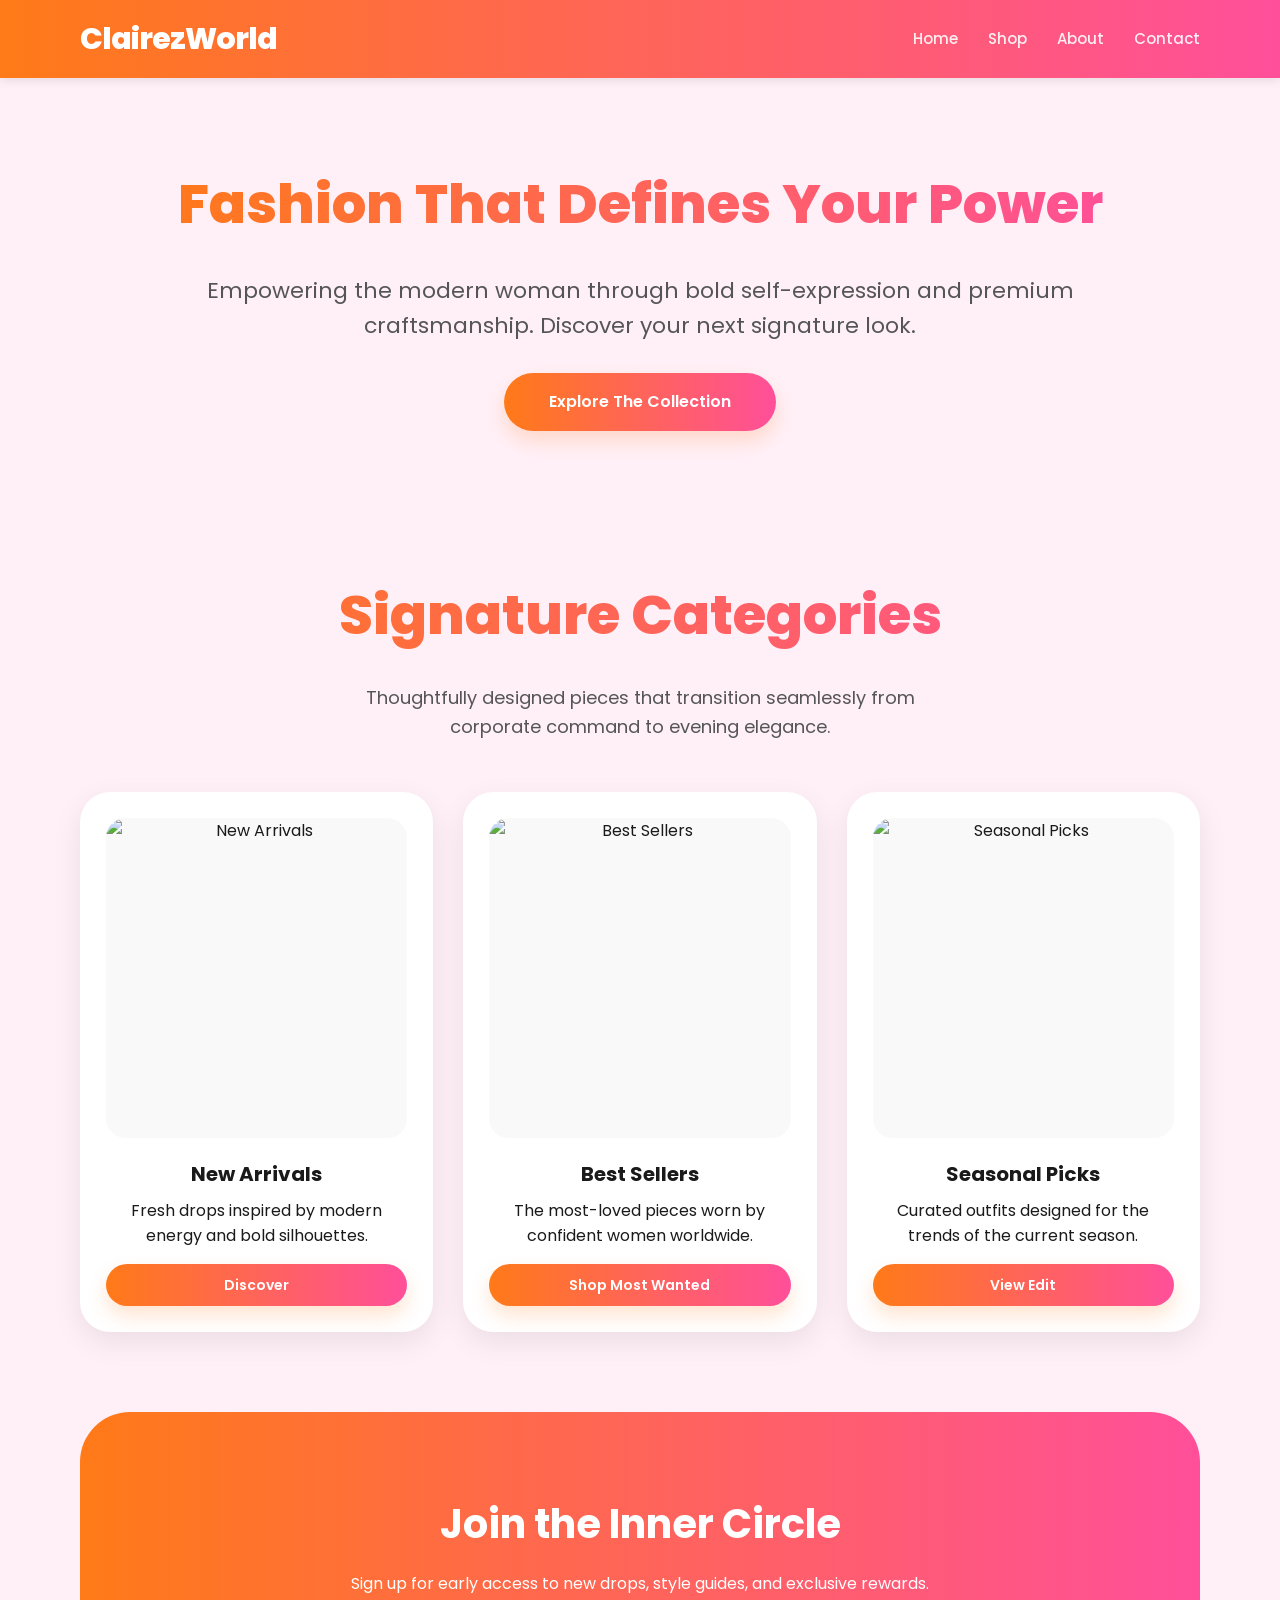
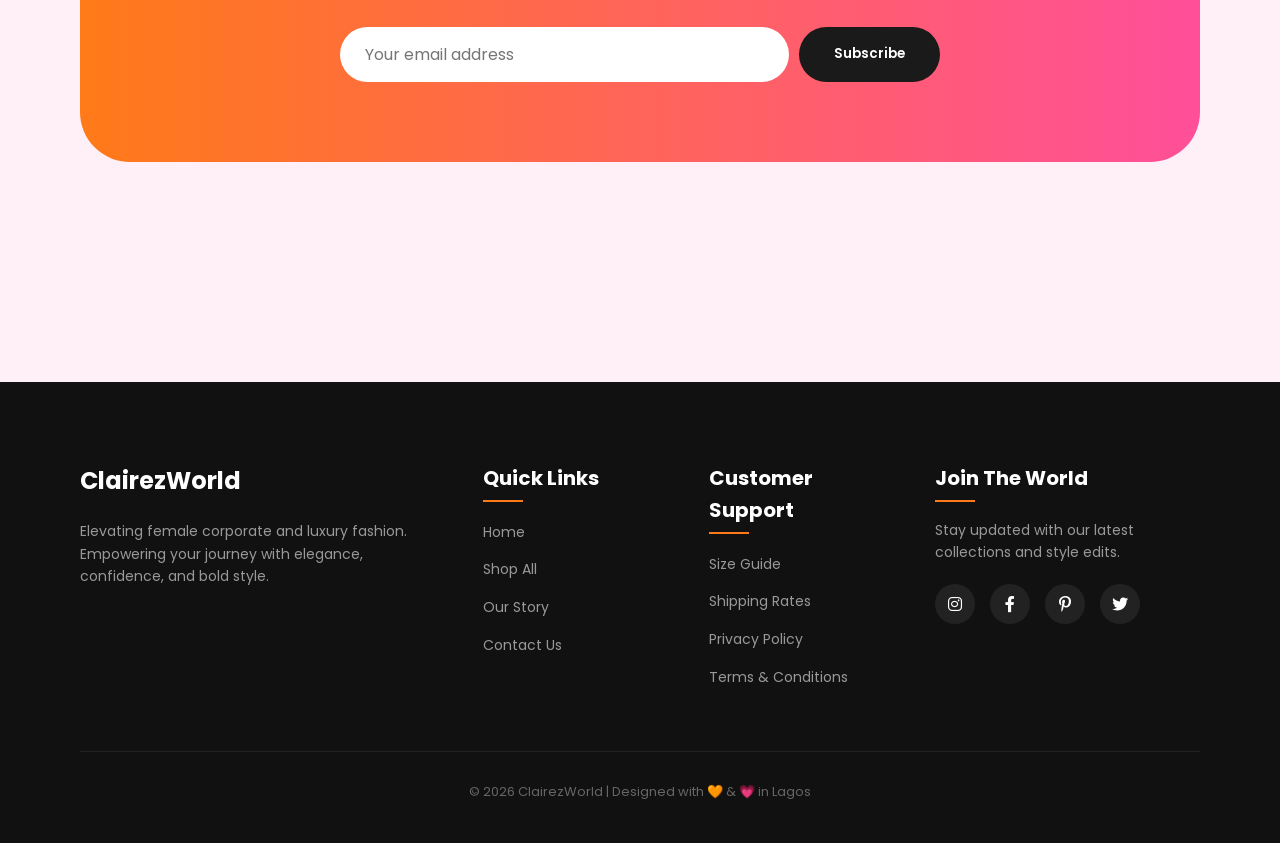
==== index.html @ 96fa748c "first commit" ====
<!DOCTYPE html>
<html lang="en">
<head>
  <meta charset="UTF-8" />
  <meta name="viewport" content="width=device-width, initial-scale=1.0" />
  <title>ClairezWorld | Luxury Fashion & Empowerment</title>

  <link href="https://fonts.googleapis.com/css2?family=Poppins:wght@300;400;500;600;700;800&display=swap" rel="stylesheet">
  <link rel="stylesheet" href="https://cdnjs.cloudflare.com/ajax/libs/font-awesome/6.0.0/css/all.min.css">

  <style>
    /* --- CSS STYLES --- */
    :root {
      --orange: #ff7a18;
      --pink: #ff4f9a;
      --light: #fff0f7;
      --dark: #1a1a1a;
      --gray: #555;
      --white: #ffffff;
      --shadow: 0 10px 30px rgba(0,0,0,0.08);
      --gradient: linear-gradient(90deg, var(--orange), var(--pink));
      --whatsapp-green: #25D366;
    }

    * { margin: 0; padding: 0; box-sizing: border-box; font-family: 'Poppins', sans-serif; scroll-behavior: smooth; }

    body { background: var(--light); color: var(--dark); line-height: 1.6; }

    /* --- Header & Navigation --- */
    header {
      position: fixed;
      top: 0;
      width: 100%;
      z-index: 1000;
      display: flex;
      justify-content: space-between;
      align-items: center;
      padding: 15px 80px;
      background: var(--gradient);
      color: white;
      box-shadow: 0 2px 10px rgba(0,0,0,0.1);
    }

    header h1 { font-size: 30px; font-weight: 800; letter-spacing: -1px; cursor: pointer; }

    nav { display: flex; align-items: center; }
    nav a { color: white; text-decoration: none; margin-left: 30px; font-weight: 500; cursor: pointer; font-size: 15px; transition: 0.3s; opacity: 0.9; }
    nav a:hover { opacity: 1; transform: scale(1.05); }

    /* --- Page Transitions & Layout --- */
    .page {
      display: none;
      min-height: 100vh;
      padding: 120px 80px 60px;
      animation: fadeIn 0.5s ease-out;
    }

    .page.active { display: block; }

    @keyframes fadeIn {
      from { opacity: 0; transform: translateY(10px); }
      to { opacity: 1; transform: translateY(0); }
    }

    /* --- Typography & Buttons --- */
    h2.gradient {
      font-size: 55px;
      background: var(--gradient);
      -webkit-background-clip: text;
      -webkit-text-fill-color: transparent;
      margin-bottom: 25px;
      font-weight: 800;
    }

    .section-title { text-align: center; margin-bottom: 50px; }
    .section-title p { color: var(--gray); font-size: 18px; max-width: 600px; margin: 10px auto; }

    .btn {
      display: inline-block;
      padding: 16px 45px;
      border-radius: 50px;
      background: var(--gradient);
      color: white;
      text-decoration: none;
      font-weight: 600;
      transition: 0.3s;
      border: none;
      cursor: pointer;
      box-shadow: 0 10px 20px rgba(255, 122, 24, 0.2);
    }

    .btn:hover { transform: translateY(-3px); box-shadow: 0 15px 30px rgba(255, 122, 24, 0.3); }

    /* WhatsApp Button Specific Style */
    .btn-whatsapp {
      background: var(--whatsapp-green);
      box-shadow: 0 10px 20px rgba(37, 211, 102, 0.2);
      padding: 12px 30px;
      font-size: 14px;
      width: 100%;
      margin-top: 10px;
      display: flex;
      align-items: center;
      justify-content: center;
      gap: 10px;
    }
    
    .btn-whatsapp:hover {
      background: #1ebc57;
      box-shadow: 0 15px 30px rgba(37, 211, 102, 0.3);
    }

    /* --- Grid & Cards --- */
    .grid {
      display: grid;
      grid-template-columns: repeat(auto-fit, minmax(280px, 1fr));
      gap: 30px;
    }

    .card {
      background: var(--white);
      border-radius: 30px;
      padding: 25px;
      box-shadow: var(--shadow);
      transition: 0.4s;
      text-align: center;
      border: 1px solid rgba(255,255,255,0.5);
      display: flex;
      flex-direction: column;
      justify-content: space-between;
    }

    .card:hover { transform: translateY(-12px); border-color: var(--pink); }

    /* --- Shop Styling --- */
    .product-img-wrapper {
      width: 100%;
      height: 320px;
      border-radius: 20px;
      overflow: hidden;
      margin-bottom: 20px;
      background: #f9f9f9;
      display: flex;
      align-items: center;
      justify-content: center;
    }

    .card img { width: 100%; height: 100%; object-fit: cover; }
    .card h4 { font-size: 20px; margin-bottom: 8px; }
    .price { color: var(--pink); font-size: 22px; font-weight: 700; margin-bottom: 15px; display: block; }

    /* --- Hero & Other Sections --- */
    .hero { text-align: center; max-width: 1000px; margin: 0 auto 100px; padding: 40px 0; }
    .hero p { font-size: 22px; color: var(--gray); margin-bottom: 30px; }

    .newsletter {
      background: var(--gradient);
      padding: 80px;
      border-radius: 50px;
      color: white;
      text-align: center;
      margin: 80px 0;
    }
    .newsletter h3 { font-size: 40px; margin-bottom: 15px; }
    .newsletter-form { display: flex; max-width: 600px; margin: 30px auto 0; gap: 10px; }
    .newsletter-form input { flex: 1; padding: 15px 25px; border-radius: 30px; border: none; font-size: 16px; outline: none; }
    .newsletter-form button { background: var(--dark); color: white; border: none; padding: 15px 35px; border-radius: 30px; font-weight: 600; cursor: pointer; transition: 0.3s; }
    .newsletter-form button:hover { background: #000; }

    /* --- FAQ Section --- */
    .faq-container { max-width: 800px; margin: 80px auto 0; }
    .faq-item { background: white; margin-bottom: 15px; border-radius: 20px; padding: 25px; cursor: pointer; transition: 0.3s; text-align: left; }
    .faq-item:hover { box-shadow: var(--shadow); }
    .faq-item h4 { display: flex; justify-content: space-between; align-items: center; }
    .faq-content { display: none; padding-top: 15px; color: var(--gray); font-size: 15px; border-top: 1px solid #eee; margin-top: 15px; }

    /* --- Footer --- */
    footer { background: #111; color: #fff; padding: 80px 80px 40px; margin-top: 80px; }
    .footer-grid { display: grid; grid-template-columns: 2fr 1fr 1fr 1.5fr; gap: 50px; margin-bottom: 50px; text-align: left; }
    .footer-col h4 { margin-bottom: 25px; font-size: 20px; position: relative; }
    .footer-col h4::after { content: ''; position: absolute; left: 0; bottom: -8px; width: 40px; height: 2px; background: var(--orange); }
    .footer-col p { color: #999; font-size: 14px; margin-bottom: 15px; }
    .footer-col ul { list-style: none; }
    .footer-col ul li { margin-bottom: 12px; }
    .footer-col ul li a { color: #999; text-decoration: none; font-size: 14px; transition: 0.3s; cursor: pointer; }
    .footer-col ul li a:hover { color: var(--orange); padding-left: 5px; }
    .social-links { display: flex; gap: 15px; margin-top: 20px; }
    .social-links a { width: 40px; height: 40px; background: #222; display: flex; align-items: center; justify-content: center; border-radius: 50%; color: white; text-decoration: none; transition: 0.3s; }
    .social-links a:hover { background: var(--gradient); transform: translateY(-5px); }
    .footer-bottom { border-top: 1px solid #222; padding-top: 30px; text-align: center; color: #666; font-size: 13px; }

    /* --- Responsive Design --- */
    @media (max-width: 900px) {
      header { padding: 15px 30px; }
      .page { padding: 120px 30px 60px; }
      h2.gradient { font-size: 40px; }
      .footer-grid { grid-template-columns: 1fr 1fr; }
    }

    @media (max-width: 600px) {
      .footer-grid { grid-template-columns: 1fr; }
      .newsletter { padding: 40px 20px; }
      .newsletter-form { flex-direction: column; }
    }
  </style>
</head>
<body>

<header>
  <h1 onclick="showPage('home')">ClairezWorld</h1>
  <nav>
    <a onclick="showPage('home')">Home</a>
    <a onclick="showPage('shop')">Shop</a>
    <a onclick="showPage('about')">About</a>
    <a onclick="showPage('contact')">Contact</a>
  </nav>
</header>

<section id="home" class="page active">
  <div class="hero">
    <h2 class="gradient">Fashion That Defines Your Power</h2>
    <p>Empowering the modern woman through bold self-expression and premium craftsmanship. Discover your next signature look.</p>
    <a class="btn" onclick="showPage('shop')">Explore The Collection</a>
  </div>

  <div class="section-title">
    <h2 class="gradient">Signature Categories</h2>
    <p>Thoughtfully designed pieces that transition seamlessly from corporate command to evening elegance.</p>
  </div>

  <div class="grid">
    <div class="card">
      <div class="product-img-wrapper"><img src="https://images.unsplash.com/photo-1485230895905-ec40ba36b9bc?auto=format&fit=crop&w=800&q=80" alt="New Arrivals"></div>
      <h4>New Arrivals</h4>
      <p>Fresh drops inspired by modern energy and bold silhouettes.</p>
      <a class="btn" style="padding: 10px 30px; font-size: 14px; margin-top: 15px;" onclick="showPage('shop')">Discover</a>
    </div>
    <div class="card">
      <div class="product-img-wrapper"><img src="https://images.unsplash.com/photo-1496747611176-843222e1e57c?auto=format&fit=crop&w=800&q=80" alt="Best Sellers"></div>
      <h4>Best Sellers</h4>
      <p>The most-loved pieces worn by confident women worldwide.</p>
      <a class="btn" style="padding: 10px 30px; font-size: 14px; margin-top: 15px;" onclick="showPage('shop')">Shop Most Wanted</a>
    </div>
    <div class="card">
      <div class="product-img-wrapper"><img src="https://images.unsplash.com/photo-1515372039744-b8f02a3ae446?auto=format&fit=crop&w=800&q=80" alt="Seasonal Picks"></div>
      <h4>Seasonal Picks</h4>
      <p>Curated outfits designed for the trends of the current season.</p>
      <a class="btn" style="padding: 10px 30px; font-size: 14px; margin-top: 15px;" onclick="showPage('shop')">View Edit</a>
    </div>
  </div>

  <div class="newsletter">
    <h3>Join the Inner Circle</h3>
    <p>Sign up for early access to new drops, style guides, and exclusive rewards.</p>
    <form class="newsletter-form" onsubmit="alert('Thank you for subscribing!'); return false;">
      <input type="email" placeholder="Your email address" required>
      <button type="submit">Subscribe</button>
    </form>
  </div>
</section>

<section id="shop" class="page">
  <div class="section-title">
    <h2 class="gradient">The Collection</h2>
    <p>Premium fabrics. Tailored fits. Bold expression.</p>
  </div>
  
  <div class="grid">
    <div class="card">
      <div class="product-img-wrapper"><img src="imgs/bllack-buttons.png" alt="Black Buttoned Dress"></div>
      <h4>Black Buttoned Dress</h4>
      <span class="price">$49.99</span>
      <button class="btn btn-whatsapp" onclick="buyOnWhatsapp('Black Buttoned Dress', 'imgs/bllack-buttons.png')">
        <i class="fab fa-whatsapp"></i> Buy on WhatsApp
      </button>
    </div>
    <div class="card">
      <div class="product-img-wrapper"><img src="imgs/jean-denim.png" alt="Jean Denim Dress"></div>
      <h4>Jean Denim Dress</h4>
      <span class="price">$29.99</span>
      <button class="btn btn-whatsapp" onclick="buyOnWhatsapp('Jean Denim Dress', 'imgs/jean-denim.png')">
        <i class="fab fa-whatsapp"></i> Buy on WhatsApp
      </button>
    </div>
    <div class="card">
      <div class="product-img-wrapper"><img src="imgs/signature-white.png" alt="Signature White Dress"></div>
      <h4>Signature White Dress</h4>
      <span class="price">$59.99</span>
      <button class="btn btn-whatsapp" onclick="buyOnWhatsapp('Signature White Dress', 'imgs/signature-white.png')">
        <i class="fab fa-whatsapp"></i> Buy on WhatsApp
      </button>
    </div>
    <div class="card">
      <div class="product-img-wrapper"><img src="imgs/pld.png" alt="Patterned Long Dress"></div>
      <h4>Patterned Long Dress</h4>
      <span class="price">$79.99</span>
      <button class="btn btn-whatsapp" onclick="buyOnWhatsapp('Patterned Long Dress', 'imgs/pld.png')">
        <i class="fab fa-whatsapp"></i> Buy on WhatsApp
      </button>
    </div>
    <div class="card">
      <div class="product-img-wrapper"><img src="imgs/Black Short Dress.png" alt="Short Buttoned Dress"></div>
      <h4>Short Buttoned Dress</h4>
      <span class="price">$39.99</span>
      <button class="btn btn-whatsapp" onclick="buyOnWhatsapp('Short Buttoned Dress', 'imgs/Black Short Dress.png')">
        <i class="fab fa-whatsapp"></i> Buy on WhatsApp
      </button>
    </div>
    <div class="card">
      <div class="product-img-wrapper"><img src="imgs/black-pleated-dress.png" alt="Black Pleated Dress"></div>
      <h4>Black Pleated Dress</h4>
      <span class="price">$54.99</span>
      <button class="btn btn-whatsapp" onclick="buyOnWhatsapp('Black Pleated Dress', 'imgs/black-pleated-dress.png')">
        <i class="fab fa-whatsapp"></i> Buy on WhatsApp
      </button>
    </div>
    <div class="card">
      <div class="product-img-wrapper"><img src="https://images.unsplash.com/photo-1539109136881-3be0616acf4b?auto=format&fit=crop&w=800&q=80" alt="Silk Jumpsuit"></div>
      <h4>Silk Wrap Jumpsuit</h4>
      <span class="price">$89.99</span>
      <button class="btn btn-whatsapp" onclick="buyOnWhatsapp('Silk Wrap Jumpsuit', 'https://images.unsplash.com/photo-1539109136881-3be0616acf4b?auto=format&fit=crop&w=800&q=80')">
        <i class="fab fa-whatsapp"></i> Buy on WhatsApp
      </button>
    </div>
    <div class="card">
      <div class="product-img-wrapper"><img src="https://images.unsplash.com/photo-1595777457583-95e059d581b8?auto=format&fit=crop&w=800&q=80" alt="Midnight Blazer"></div>
      <h4>Midnight Blazer Set</h4>
      <span class="price">$120.00</span>
      <button class="btn btn-whatsapp" onclick="buyOnWhatsapp('Midnight Blazer Set', 'https://images.unsplash.com/photo-1595777457583-95e059d581b8?auto=format&fit=crop&w=800&q=80')">
        <i class="fab fa-whatsapp"></i> Buy on WhatsApp
      </button>
    </div>
  </div>
</section>

<section id="about" class="page">
  <div class="section-title">
    <h2 class="gradient">The Vision</h2>
  </div>
  
  <div style="max-width: 1000px; margin: auto;">
    <p style="font-size: 20px; color: #333; font-weight: 500; margin-bottom: 40px; text-align: center;">
      ClairezWorld was founded to empower women through fashion that bridges the gap between elegance and authority.
    </p>
    
    <div class="grid">
      <div class="card">
        <i class="fas fa-crown" style="font-size: 2rem; color: var(--orange); margin-bottom: 15px;"></i>
        <h4>Our Mission</h4>
        <p>To inspire confidence through bold, high-quality fashion.</p>
      </div>
      <div class="card">
        <i class="fas fa-globe" style="font-size: 2rem; color: var(--pink); margin-bottom: 15px;"></i>
        <h4>Our Vision</h4>
        <p>To be the global destination for empowered luxury wear.</p>
      </div>
      <div class="card">
        <i class="fas fa-heart" style="font-size: 2rem; color: var(--orange); margin-bottom: 15px;"></i>
        <h4>Our Values</h4>
        <p>Creativity, inclusivity, and uncompromising quality.</p>
      </div>
    </div>
  </div>
</section>

<section id="contact" class="page">
  <div class="section-title">
    <h2 class="gradient">Get In Touch</h2>
    <p>Questions about sizing, shipping, or collections? Our team is here to help.</p>
  </div>

  <div style="display: grid; grid-template-columns: repeat(auto-fit, minmax(350px, 1fr)); gap: 50px; max-width: 1100px; margin: auto;">
    <div class="card" style="text-align: left;">
      <h4 style="margin-bottom: 25px;">Contact Information</h4>
      
      <div style="margin-bottom: 20px;">
        <i class="fas fa-phone-alt" style="color: var(--pink); margin-right: 12px; width: 20px;"></i>
        <span>08067658142</span>
      </div>
      <div style="margin-bottom: 20px;">
        <i class="fas fa-envelope" style="color: var(--pink); margin-right: 12px; width: 20px;"></i>
        <span>hello@clairezworld.com</span>
      </div>
      <div style="margin-bottom: 20px;">
        <i class="fas fa-map-marker-alt" style="color: var(--pink); margin-right: 12px; width: 20px;"></i>
        <span>Lagos, Nigeria</span>
      </div>

      <div class="social-links" style="justify-content: flex-start;">
        <a href="#"><i class="fab fa-instagram"></i></a>
        <a href="#"><i class="fab fa-facebook-f"></i></a>
        <a href="#"><i class="fab fa-tiktok"></i></a>
        <a href="#"><i class="fab fa-whatsapp"></i></a>
      </div>
    </div>

    <form onsubmit="sendMessage(event)" style="display: grid; grid-template-columns: 1fr 1fr; gap: 20px;">
      <input type="text" placeholder="First Name" required style="grid-column: span 1; padding: 15px; border-radius: 15px; border: 1px solid #ddd; outline: none;">
      <input type="text" placeholder="Last Name" required style="grid-column: span 1; padding: 15px; border-radius: 15px; border: 1px solid #ddd; outline: none;">
      <input type="email" placeholder="Email Address" required style="grid-column: span 2; padding: 15px; border-radius: 15px; border: 1px solid #ddd; outline: none;">
      <textarea rows="5" placeholder="Your Message" required style="grid-column: span 2; padding: 15px; border-radius: 15px; border: 1px solid #ddd; outline: none;"></textarea>
      <button class="btn" type="submit" style="grid-column: span 2;">Send Message</button>
    </form>
  </div>

  <div class="faq-container">
    <h3 style="text-align: center; margin-bottom: 40px;">Frequently Asked Questions</h3>
    
    <div class="faq-item" onclick="toggleFaq(this)">
      <h4>What is your shipping policy? <i class="fas fa-plus" style="font-size: 0.8rem;"></i></h4>
      <div class="faq-content">We offer nationwide delivery within 3-5 business days and international shipping between 7-14 days.</div>
    </div>
    
    <div class="faq-item" onclick="toggleFaq(this)">
      <h4>How do I track my order? <i class="fas fa-plus" style="font-size: 0.8rem;"></i></h4>
      <div class="faq-content">Once your order is dispatched, you will receive an email with a unique tracking number and link.</div>
    </div>

    <div class="faq-item" onclick="toggleFaq(this)">
      <h4>Can I return an item? <i class="fas fa-plus" style="font-size: 0.8rem;"></i></h4>
      <div class="faq-content">Yes, returns are accepted within 7 days of delivery for store credit or exchange, provided items are unworn and in original packaging.</div>
    </div>
  </div>
</section>

<footer>
  <div class="footer-grid">
    <div class="footer-col">
      <h2 style="color: white; margin-bottom: 20px;">ClairezWorld</h2>
      <p>Elevating female corporate and luxury fashion. Empowering your journey with elegance, confidence, and bold style.</p>
    </div>
    <div class="footer-col">
      <h4>Quick Links</h4>
      <ul>
        <li><a onclick="showPage('home')">Home</a></li>
        <li><a onclick="showPage('shop')">Shop All</a></li>
        <li><a onclick="showPage('about')">Our Story</a></li>
        <li><a onclick="showPage('contact')">Contact Us</a></li>
      </ul>
    </div>
    <div class="footer-col">
      <h4>Customer Support</h4>
      <ul>
        <li><a href="#">Size Guide</a></li>
        <li><a href="#">Shipping Rates</a></li>
        <li><a href="#">Privacy Policy</a></li>
        <li><a href="#">Terms & Conditions</a></li>
      </ul>
    </div>
    <div class="footer-col">
      <h4>Join The World</h4>
      <p>Stay updated with our latest collections and style edits.</p>
      <div class="social-links">
        <a href="#"><i class="fab fa-instagram"></i></a>
        <a href="#"><i class="fab fa-facebook-f"></i></a>
        <a href="#"><i class="fab fa-pinterest-p"></i></a>
        <a href="#"><i class="fab fa-twitter"></i></a>
      </div>
    </div>
  </div>
  <div class="footer-bottom">
    <p>© 2026 ClairezWorld | Designed with 🧡 & 💗 in Lagos</p>
  </div>
</footer>

<script>
  // Page Navigation
  function showPage(pageId) {
    document.querySelectorAll('.page').forEach(p => p.classList.remove('active'));
    document.getElementById(pageId).classList.add('active');
    window.scrollTo(0, 0);
  }

  // Contact Form Handling
  function sendMessage(e) {
    e.preventDefault();
    alert('Thank you! Your message has been sent to ClairezWorld. We will reach out shortly.');
  }

  // FAQ Toggle Handling
  function toggleFaq(element) {
    const content = element.querySelector('.faq-content');
    const icon = element.querySelector('i');
    if (content.style.display === 'block') {
      content.style.display = 'none';
      icon.className = 'fas fa-plus';
    } else {
      content.style.display = 'block';
      icon.className = 'fas fa-minus';
    }
  }

  // --- SMART WHAT
  // SAPP FUNCTION ---
  function buyOnWhatsapp(productName, imgSrc) {
    // Phone number (Nigeria code 234)
    const phoneNumber = "2348067658142";
    
    // Start the message
    let message = `Hello ClairezWorld! I would love to buy the: ${productName}. I saw on your website`;
    
    // INTELLIGENT LINK CHECK:
    // If the image is a web link (starts with http), we append it to the message.
    // If it is a local file (on your computer), we just send the name.
    if (imgSrc && imgSrc.startsWith('http')) {
      message += ` Here is the item: ${imgSrc}`;
    }
    
    // Encode the message so it works in the URL
    const encodedMessage = encodeURIComponent(message);
    
    // Open WhatsApp
    window.open(`https://wa.me/${phoneNumber}?text=${encodedMessage}`, '_blank');
  }
</script>

</body>
</html>
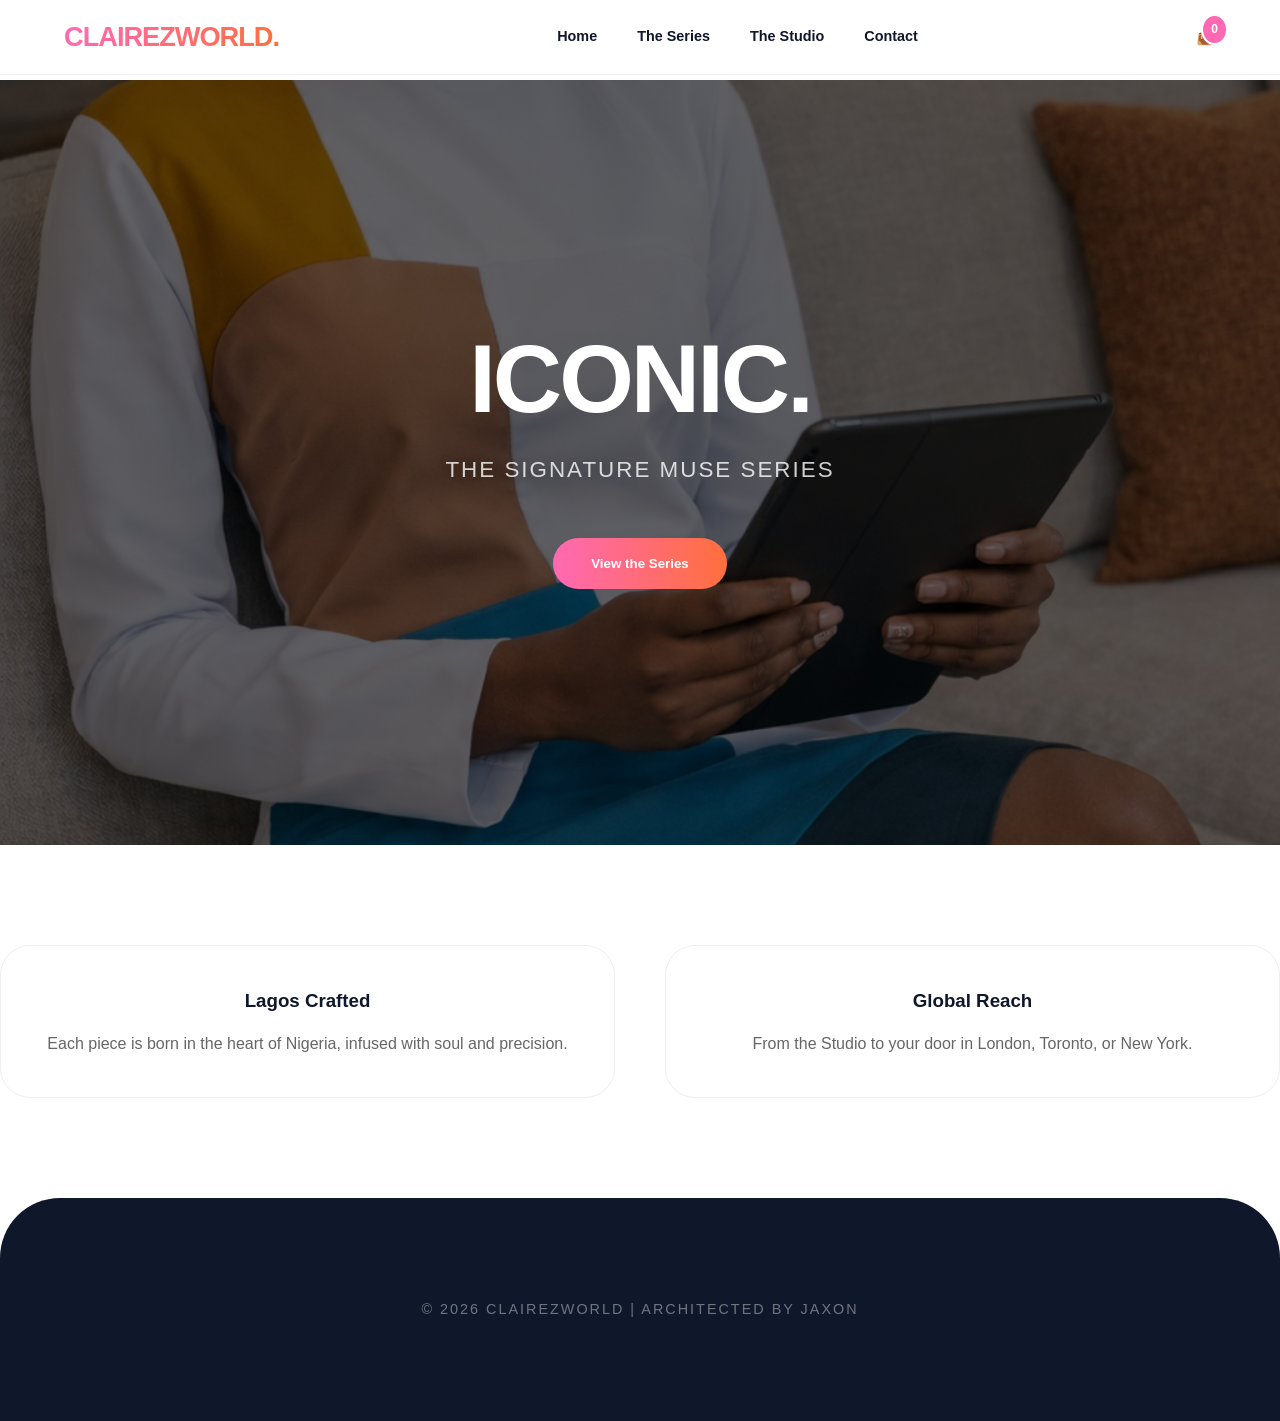
==== commit 670b6464: "first commit" ====
--- a/index.html
+++ b/index.html
@@ -1,518 +1,309 @@
 <!DOCTYPE html>
 <html lang="en">
 <head>
-  <meta charset="UTF-8" />
-  <meta name="viewport" content="width=device-width, initial-scale=1.0" />
-  <title>ClairezWorld | Luxury Fashion & Empowerment</title>
-
-  <link href="https://fonts.googleapis.com/css2?family=Poppins:wght@300;400;500;600;700;800&display=swap" rel="stylesheet">
-  <link rel="stylesheet" href="https://cdnjs.cloudflare.com/ajax/libs/font-awesome/6.0.0/css/all.min.css">
-
-  <style>
-    /* --- CSS STYLES --- */
-    :root {
-      --orange: #ff7a18;
-      --pink: #ff4f9a;
-      --light: #fff0f7;
-      --dark: #1a1a1a;
-      --gray: #555;
-      --white: #ffffff;
-      --shadow: 0 10px 30px rgba(0,0,0,0.08);
-      --gradient: linear-gradient(90deg, var(--orange), var(--pink));
-      --whatsapp-green: #25D366;
-    }
-
-    * { margin: 0; padding: 0; box-sizing: border-box; font-family: 'Poppins', sans-serif; scroll-behavior: smooth; }
-
-    body { background: var(--light); color: var(--dark); line-height: 1.6; }
-
-    /* --- Header & Navigation --- */
-    header {
-      position: fixed;
-      top: 0;
-      width: 100%;
-      z-index: 1000;
-      display: flex;
-      justify-content: space-between;
-      align-items: center;
-      padding: 15px 80px;
-      background: var(--gradient);
-      color: white;
-      box-shadow: 0 2px 10px rgba(0,0,0,0.1);
-    }
-
-    header h1 { font-size: 30px; font-weight: 800; letter-spacing: -1px; cursor: pointer; }
-
-    nav { display: flex; align-items: center; }
-    nav a { color: white; text-decoration: none; margin-left: 30px; font-weight: 500; cursor: pointer; font-size: 15px; transition: 0.3s; opacity: 0.9; }
-    nav a:hover { opacity: 1; transform: scale(1.05); }
-
-    /* --- Page Transitions & Layout --- */
-    .page {
-      display: none;
-      min-height: 100vh;
-      padding: 120px 80px 60px;
-      animation: fadeIn 0.5s ease-out;
-    }
-
-    .page.active { display: block; }
-
-    @keyframes fadeIn {
-      from { opacity: 0; transform: translateY(10px); }
-      to { opacity: 1; transform: translateY(0); }
-    }
-
-    /* --- Typography & Buttons --- */
-    h2.gradient {
-      font-size: 55px;
-      background: var(--gradient);
-      -webkit-background-clip: text;
-      -webkit-text-fill-color: transparent;
-      margin-bottom: 25px;
-      font-weight: 800;
-    }
-
-    .section-title { text-align: center; margin-bottom: 50px; }
-    .section-title p { color: var(--gray); font-size: 18px; max-width: 600px; margin: 10px auto; }
-
-    .btn {
-      display: inline-block;
-      padding: 16px 45px;
-      border-radius: 50px;
-      background: var(--gradient);
-      color: white;
-      text-decoration: none;
-      font-weight: 600;
-      transition: 0.3s;
-      border: none;
-      cursor: pointer;
-      box-shadow: 0 10px 20px rgba(255, 122, 24, 0.2);
-    }
-
-    .btn:hover { transform: translateY(-3px); box-shadow: 0 15px 30px rgba(255, 122, 24, 0.3); }
-
-    /* WhatsApp Button Specific Style */
-    .btn-whatsapp {
-      background: var(--whatsapp-green);
-      box-shadow: 0 10px 20px rgba(37, 211, 102, 0.2);
-      padding: 12px 30px;
-      font-size: 14px;
-      width: 100%;
-      margin-top: 10px;
-      display: flex;
-      align-items: center;
-      justify-content: center;
-      gap: 10px;
-    }
-    
-    .btn-whatsapp:hover {
-      background: #1ebc57;
-      box-shadow: 0 15px 30px rgba(37, 211, 102, 0.3);
-    }
-
-    /* --- Grid & Cards --- */
-    .grid {
-      display: grid;
-      grid-template-columns: repeat(auto-fit, minmax(280px, 1fr));
-      gap: 30px;
-    }
-
-    .card {
-      background: var(--white);
-      border-radius: 30px;
-      padding: 25px;
-      box-shadow: var(--shadow);
-      transition: 0.4s;
-      text-align: center;
-      border: 1px solid rgba(255,255,255,0.5);
-      display: flex;
-      flex-direction: column;
-      justify-content: space-between;
-    }
-
-    .card:hover { transform: translateY(-12px); border-color: var(--pink); }
-
-    /* --- Shop Styling --- */
-    .product-img-wrapper {
-      width: 100%;
-      height: 320px;
-      border-radius: 20px;
-      overflow: hidden;
-      margin-bottom: 20px;
-      background: #f9f9f9;
-      display: flex;
-      align-items: center;
-      justify-content: center;
-    }
-
-    .card img { width: 100%; height: 100%; object-fit: cover; }
-    .card h4 { font-size: 20px; margin-bottom: 8px; }
-    .price { color: var(--pink); font-size: 22px; font-weight: 700; margin-bottom: 15px; display: block; }
-
-    /* --- Hero & Other Sections --- */
-    .hero { text-align: center; max-width: 1000px; margin: 0 auto 100px; padding: 40px 0; }
-    .hero p { font-size: 22px; color: var(--gray); margin-bottom: 30px; }
-
-    .newsletter {
-      background: var(--gradient);
-      padding: 80px;
-      border-radius: 50px;
-      color: white;
-      text-align: center;
-      margin: 80px 0;
-    }
-    .newsletter h3 { font-size: 40px; margin-bottom: 15px; }
-    .newsletter-form { display: flex; max-width: 600px; margin: 30px auto 0; gap: 10px; }
-    .newsletter-form input { flex: 1; padding: 15px 25px; border-radius: 30px; border: none; font-size: 16px; outline: none; }
-    .newsletter-form button { background: var(--dark); color: white; border: none; padding: 15px 35px; border-radius: 30px; font-weight: 600; cursor: pointer; transition: 0.3s; }
-    .newsletter-form button:hover { background: #000; }
-
-    /* --- FAQ Section --- */
-    .faq-container { max-width: 800px; margin: 80px auto 0; }
-    .faq-item { background: white; margin-bottom: 15px; border-radius: 20px; padding: 25px; cursor: pointer; transition: 0.3s; text-align: left; }
-    .faq-item:hover { box-shadow: var(--shadow); }
-    .faq-item h4 { display: flex; justify-content: space-between; align-items: center; }
-    .faq-content { display: none; padding-top: 15px; color: var(--gray); font-size: 15px; border-top: 1px solid #eee; margin-top: 15px; }
-
-    /* --- Footer --- */
-    footer { background: #111; color: #fff; padding: 80px 80px 40px; margin-top: 80px; }
-    .footer-grid { display: grid; grid-template-columns: 2fr 1fr 1fr 1.5fr; gap: 50px; margin-bottom: 50px; text-align: left; }
-    .footer-col h4 { margin-bottom: 25px; font-size: 20px; position: relative; }
-    .footer-col h4::after { content: ''; position: absolute; left: 0; bottom: -8px; width: 40px; height: 2px; background: var(--orange); }
-    .footer-col p { color: #999; font-size: 14px; margin-bottom: 15px; }
-    .footer-col ul { list-style: none; }
-    .footer-col ul li { margin-bottom: 12px; }
-    .footer-col ul li a { color: #999; text-decoration: none; font-size: 14px; transition: 0.3s; cursor: pointer; }
-    .footer-col ul li a:hover { color: var(--orange); padding-left: 5px; }
-    .social-links { display: flex; gap: 15px; margin-top: 20px; }
-    .social-links a { width: 40px; height: 40px; background: #222; display: flex; align-items: center; justify-content: center; border-radius: 50%; color: white; text-decoration: none; transition: 0.3s; }
-    .social-links a:hover { background: var(--gradient); transform: translateY(-5px); }
-    .footer-bottom { border-top: 1px solid #222; padding-top: 30px; text-align: center; color: #666; font-size: 13px; }
-
-    /* --- Responsive Design --- */
-    @media (max-width: 900px) {
-      header { padding: 15px 30px; }
-      .page { padding: 120px 30px 60px; }
-      h2.gradient { font-size: 40px; }
-      .footer-grid { grid-template-columns: 1fr 1fr; }
-    }
-
-    @media (max-width: 600px) {
-      .footer-grid { grid-template-columns: 1fr; }
-      .newsletter { padding: 40px 20px; }
-      .newsletter-form { flex-direction: column; }
-    }
-  </style>
+    <meta charset="UTF-8">
+    <meta name="viewport" content="width=device-width, initial-scale=1.0">
+    <title>Clairezworld | The Iconic Series</title>
+    <style>
+        :root {
+            --primary-orange: #FF6F3C;
+            --primary-pink: #FF69B4;
+            --dark-slate: #0f172a;
+            --glass-bg: rgba(255, 255, 255, 0.98);
+            --transition: all 0.4s cubic-bezier(0.4, 0, 0.2, 1);
+            --whatsapp: #25D366;
+            --light-gray: #f1f5f9;
+        }
+
+        /* --- 1. GLOBAL BASE --- */
+        * { margin: 0; padding: 0; box-sizing: border-box; }
+        body {
+            font-family: 'Plus Jakarta Sans', sans-serif;
+            background-color: #ffffff;
+            color: var(--dark-slate);
+            line-height: 1.6;
+            overflow-x: hidden;
+        }
+
+        /* --- 2. SPA ROUTER --- */
+        .page { display: none; min-height: 100vh; padding-top: 80px; animation: pageSlide 0.6s ease; }
+        .page.active { display: block; }
+        @keyframes pageSlide { from { opacity: 0; transform: translateY(20px); } to { opacity: 1; transform: translateY(0); } }
+
+        /* --- 3. HEADER & NAVIGATION --- */
+        header {
+            position: fixed; top: 0; width: 100%; z-index: 3000;
+            background: var(--glass-bg); backdrop-filter: blur(20px);
+            padding: 15px 5%; display: flex; justify-content: space-between; align-items: center;
+            border-bottom: 1px solid rgba(0,0,0,0.05);
+        }
+        .logo {
+            font-size: 1.7rem; font-weight: 900; cursor: pointer;
+            background: linear-gradient(to right, var(--primary-pink), var(--primary-orange));
+            -webkit-background-clip: text; -webkit-text-fill-color: transparent;
+            letter-spacing: -1px;
+        }
+        .nav-desktop { display: flex; gap: 2.5rem; list-style: none; }
+        .nav-desktop a { text-decoration: none; color: var(--dark-slate); font-weight: 700; cursor: pointer; transition: 0.3s; font-size: 0.9rem; }
+        .nav-desktop a.active { color: var(--primary-pink); }
+
+        /* Mobile Hamburger */
+        .hamburger { display: none; flex-direction: column; gap: 6px; cursor: pointer; z-index: 4000; }
+        .hamburger span { display: block; width: 28px; height: 3px; background: var(--dark-slate); border-radius: 10px; transition: 0.3s; }
+        .hamburger.open span:nth-child(1) { transform: rotate(45deg) translate(6px, 6px); }
+        .hamburger.open span:nth-child(2) { opacity: 0; }
+        .hamburger.open span:nth-child(3) { transform: rotate(-45deg) translate(6px, -7px); }
+
+        .mobile-menu {
+            position: fixed; top: 0; left: -100%; width: 100%; height: 100vh;
+            background: white; z-index: 3500; display: flex; flex-direction: column;
+            justify-content: center; align-items: center; transition: 0.5s;
+        }
+        .mobile-menu.open { left: 0; }
+        .mobile-menu a { font-size: 2.5rem; font-weight: 900; color: var(--dark-slate); margin: 15px 0; text-decoration: none; }
+
+        /* --- 4. FILTERS --- */
+        .filter-container { display: flex; justify-content: center; gap: 12px; flex-wrap: wrap; margin: 40px 0; }
+        .filter-btn {
+            padding: 10px 30px; border-radius: 50px; border: 1.5px solid #eee;
+            background: white; cursor: pointer; font-weight: 800; transition: var(--transition);
+        }
+        .filter-btn.active { background: var(--dark-slate); color: white; border-color: var(--dark-slate); }
+
+        /* --- 5. PRODUCT GRID --- */
+        .container { max-width: 1400px; margin: 0 auto; padding: 0 5%; }
+        .p-grid { display: grid; grid-template-columns: repeat(auto-fill, minmax(280px, 1fr)); gap: 2.5rem; }
+        .p-card { background: #fff; border-radius: 25px; overflow: hidden; box-shadow: 0 10px 40px rgba(0,0,0,0.04); transition: var(--transition); }
+        .p-card:hover { transform: translateY(-12px); box-shadow: 0 20px 50px rgba(0,0,0,0.08); }
+        .p-img { width: 100%; height: 420px; object-fit: cover; }
+        .p-body { padding: 30px; text-align: center; }
+        .p-name { font-size: 1.6rem; font-weight: 800; letter-spacing: -1px; margin-bottom: 5px; }
+        .p-price { color: var(--primary-orange); font-weight: 900; font-size: 1.2rem; }
+
+        /* --- 6. CART DRAWER --- */
+        .cart-drawer {
+            position: fixed; top: 0; right: -100%; width: 100%; max-width: 500px;
+            height: 100%; background: white; z-index: 4500; padding: 50px;
+            box-shadow: -20px 0 60px rgba(0,0,0,0.1); transition: var(--transition);
+            display: flex; flex-direction: column;
+        }
+        .cart-drawer.active { right: 0; }
+        .cart-item { display: flex; gap: 20px; align-items: center; padding: 20px 0; border-bottom: 1px solid #f1f1f1; }
+
+        /* --- 7. BUTTONS --- */
+        .btn-lux {
+            background: linear-gradient(90deg, var(--primary-pink), var(--primary-orange));
+            color: white; padding: 18px 38px; border-radius: 60px; border: none;
+            font-weight: 800; cursor: pointer; transition: 0.3s; display: inline-block; text-decoration: none;
+        }
+        .btn-lux:hover { transform: scale(1.04); box-shadow: 0 15px 30px rgba(255, 111, 60, 0.3); }
+
+        @media (max-width: 992px) { .nav-desktop { display: none; } .hamburger { display: flex; } }
+    </style>
 </head>
 <body>
 
-<header>
-  <h1 onclick="showPage('home')">ClairezWorld</h1>
-  <nav>
-    <a onclick="showPage('home')">Home</a>
-    <a onclick="showPage('shop')">Shop</a>
-    <a onclick="showPage('about')">About</a>
-    <a onclick="showPage('contact')">Contact</a>
-  </nav>
-</header>
-
-<section id="home" class="page active">
-  <div class="hero">
-    <h2 class="gradient">Fashion That Defines Your Power</h2>
-    <p>Empowering the modern woman through bold self-expression and premium craftsmanship. Discover your next signature look.</p>
-    <a class="btn" onclick="showPage('shop')">Explore The Collection</a>
-  </div>
-
-  <div class="section-title">
-    <h2 class="gradient">Signature Categories</h2>
-    <p>Thoughtfully designed pieces that transition seamlessly from corporate command to evening elegance.</p>
-  </div>
-
-  <div class="grid">
-    <div class="card">
-      <div class="product-img-wrapper"><img src="https://images.unsplash.com/photo-1485230895905-ec40ba36b9bc?auto=format&fit=crop&w=800&q=80" alt="New Arrivals"></div>
-      <h4>New Arrivals</h4>
-      <p>Fresh drops inspired by modern energy and bold silhouettes.</p>
-      <a class="btn" style="padding: 10px 30px; font-size: 14px; margin-top: 15px;" onclick="showPage('shop')">Discover</a>
+    <div id="mobileMenu" class="mobile-menu">
+        <a onclick="closeMobileMenu('home')">Home</a>
+        <a onclick="closeMobileMenu('collections')">The Series</a>
+        <a onclick="closeMobileMenu('about')">The Studio</a>
+        <a onclick="closeMobileMenu('contact')">Contact</a>
     </div>
-    <div class="card">
-      <div class="product-img-wrapper"><img src="https://images.unsplash.com/photo-1496747611176-843222e1e57c?auto=format&fit=crop&w=800&q=80" alt="Best Sellers"></div>
-      <h4>Best Sellers</h4>
-      <p>The most-loved pieces worn by confident women worldwide.</p>
-      <a class="btn" style="padding: 10px 30px; font-size: 14px; margin-top: 15px;" onclick="showPage('shop')">Shop Most Wanted</a>
+
+    <div id="cartDrawer" class="cart-drawer">
+        <div style="display: flex; justify-content: space-between; align-items: center; margin-bottom: 40px;">
+            <h2 style="font-size: 2.2rem; font-weight: 900;">The Bag</h2>
+            <button onclick="toggleCart()" style="background:none; border:none; font-size: 3.5rem; cursor:pointer;">&times;</button>
+        </div>
+        <div id="cartList" style="flex:1; overflow-y: auto;"></div>
+        <div style="padding-top: 30px; border-top: 2px solid #000;">
+            <div style="display: flex; justify-content: space-between; font-size: 1.8rem; font-weight: 900; margin-bottom: 25px;">
+                <span>Total</span>
+                <span id="cartTotal">₦0</span>
+            </div>
+            <button class="btn-lux" style="width: 100%; background: var(--whatsapp); font-size: 1.1rem;" onclick="whatsappCheckout()">
+                Confirm Order
+            </button>
+        </div>
     </div>
-    <div class="card">
-      <div class="product-img-wrapper"><img src="https://images.unsplash.com/photo-1515372039744-b8f02a3ae446?auto=format&fit=crop&w=800&q=80" alt="Seasonal Picks"></div>
-      <h4>Seasonal Picks</h4>
-      <p>Curated outfits designed for the trends of the current season.</p>
-      <a class="btn" style="padding: 10px 30px; font-size: 14px; margin-top: 15px;" onclick="showPage('shop')">View Edit</a>
-    </div>
-  </div>
-
-  <div class="newsletter">
-    <h3>Join the Inner Circle</h3>
-    <p>Sign up for early access to new drops, style guides, and exclusive rewards.</p>
-    <form class="newsletter-form" onsubmit="alert('Thank you for subscribing!'); return false;">
-      <input type="email" placeholder="Your email address" required>
-      <button type="submit">Subscribe</button>
-    </form>
-  </div>
-</section>
-
-<section id="shop" class="page">
-  <div class="section-title">
-    <h2 class="gradient">The Collection</h2>
-    <p>Premium fabrics. Tailored fits. Bold expression.</p>
-  </div>
-  
-  <div class="grid">
-    <div class="card">
-      <div class="product-img-wrapper"><img src="imgs/bllack-buttons.png" alt="Black Buttoned Dress"></div>
-      <h4>Black Buttoned Dress</h4>
-      <span class="price">$49.99</span>
-      <button class="btn btn-whatsapp" onclick="buyOnWhatsapp('Black Buttoned Dress', 'imgs/bllack-buttons.png')">
-        <i class="fab fa-whatsapp"></i> Buy on WhatsApp
-      </button>
-    </div>
-    <div class="card">
-      <div class="product-img-wrapper"><img src="imgs/jean-denim.png" alt="Jean Denim Dress"></div>
-      <h4>Jean Denim Dress</h4>
-      <span class="price">$29.99</span>
-      <button class="btn btn-whatsapp" onclick="buyOnWhatsapp('Jean Denim Dress', 'imgs/jean-denim.png')">
-        <i class="fab fa-whatsapp"></i> Buy on WhatsApp
-      </button>
-    </div>
-    <div class="card">
-      <div class="product-img-wrapper"><img src="imgs/signature-white.png" alt="Signature White Dress"></div>
-      <h4>Signature White Dress</h4>
-      <span class="price">$59.99</span>
-      <button class="btn btn-whatsapp" onclick="buyOnWhatsapp('Signature White Dress', 'imgs/signature-white.png')">
-        <i class="fab fa-whatsapp"></i> Buy on WhatsApp
-      </button>
-    </div>
-    <div class="card">
-      <div class="product-img-wrapper"><img src="imgs/pld.png" alt="Patterned Long Dress"></div>
-      <h4>Patterned Long Dress</h4>
-      <span class="price">$79.99</span>
-      <button class="btn btn-whatsapp" onclick="buyOnWhatsapp('Patterned Long Dress', 'imgs/pld.png')">
-        <i class="fab fa-whatsapp"></i> Buy on WhatsApp
-      </button>
-    </div>
-    <div class="card">
-      <div class="product-img-wrapper"><img src="imgs/Black Short Dress.png" alt="Short Buttoned Dress"></div>
-      <h4>Short Buttoned Dress</h4>
-      <span class="price">$39.99</span>
-      <button class="btn btn-whatsapp" onclick="buyOnWhatsapp('Short Buttoned Dress', 'imgs/Black Short Dress.png')">
-        <i class="fab fa-whatsapp"></i> Buy on WhatsApp
-      </button>
-    </div>
-    <div class="card">
-      <div class="product-img-wrapper"><img src="imgs/black-pleated-dress.png" alt="Black Pleated Dress"></div>
-      <h4>Black Pleated Dress</h4>
-      <span class="price">$54.99</span>
-      <button class="btn btn-whatsapp" onclick="buyOnWhatsapp('Black Pleated Dress', 'imgs/black-pleated-dress.png')">
-        <i class="fab fa-whatsapp"></i> Buy on WhatsApp
-      </button>
-    </div>
-    <div class="card">
-      <div class="product-img-wrapper"><img src="https://images.unsplash.com/photo-1539109136881-3be0616acf4b?auto=format&fit=crop&w=800&q=80" alt="Silk Jumpsuit"></div>
-      <h4>Silk Wrap Jumpsuit</h4>
-      <span class="price">$89.99</span>
-      <button class="btn btn-whatsapp" onclick="buyOnWhatsapp('Silk Wrap Jumpsuit', 'https://images.unsplash.com/photo-1539109136881-3be0616acf4b?auto=format&fit=crop&w=800&q=80')">
-        <i class="fab fa-whatsapp"></i> Buy on WhatsApp
-      </button>
-    </div>
-    <div class="card">
-      <div class="product-img-wrapper"><img src="https://images.unsplash.com/photo-1595777457583-95e059d581b8?auto=format&fit=crop&w=800&q=80" alt="Midnight Blazer"></div>
-      <h4>Midnight Blazer Set</h4>
-      <span class="price">$120.00</span>
-      <button class="btn btn-whatsapp" onclick="buyOnWhatsapp('Midnight Blazer Set', 'https://images.unsplash.com/photo-1595777457583-95e059d581b8?auto=format&fit=crop&w=800&q=80')">
-        <i class="fab fa-whatsapp"></i> Buy on WhatsApp
-      </button>
-    </div>
-  </div>
-</section>
-
-<section id="about" class="page">
-  <div class="section-title">
-    <h2 class="gradient">The Vision</h2>
-  </div>
-  
-  <div style="max-width: 1000px; margin: auto;">
-    <p style="font-size: 20px; color: #333; font-weight: 500; margin-bottom: 40px; text-align: center;">
-      ClairezWorld was founded to empower women through fashion that bridges the gap between elegance and authority.
-    </p>
-    
-    <div class="grid">
-      <div class="card">
-        <i class="fas fa-crown" style="font-size: 2rem; color: var(--orange); margin-bottom: 15px;"></i>
-        <h4>Our Mission</h4>
-        <p>To inspire confidence through bold, high-quality fashion.</p>
-      </div>
-      <div class="card">
-        <i class="fas fa-globe" style="font-size: 2rem; color: var(--pink); margin-bottom: 15px;"></i>
-        <h4>Our Vision</h4>
-        <p>To be the global destination for empowered luxury wear.</p>
-      </div>
-      <div class="card">
-        <i class="fas fa-heart" style="font-size: 2rem; color: var(--orange); margin-bottom: 15px;"></i>
-        <h4>Our Values</h4>
-        <p>Creativity, inclusivity, and uncompromising quality.</p>
-      </div>
-    </div>
-  </div>
-</section>
-
-<section id="contact" class="page">
-  <div class="section-title">
-    <h2 class="gradient">Get In Touch</h2>
-    <p>Questions about sizing, shipping, or collections? Our team is here to help.</p>
-  </div>
-
-  <div style="display: grid; grid-template-columns: repeat(auto-fit, minmax(350px, 1fr)); gap: 50px; max-width: 1100px; margin: auto;">
-    <div class="card" style="text-align: left;">
-      <h4 style="margin-bottom: 25px;">Contact Information</h4>
-      
-      <div style="margin-bottom: 20px;">
-        <i class="fas fa-phone-alt" style="color: var(--pink); margin-right: 12px; width: 20px;"></i>
-        <span>08067658142</span>
-      </div>
-      <div style="margin-bottom: 20px;">
-        <i class="fas fa-envelope" style="color: var(--pink); margin-right: 12px; width: 20px;"></i>
-        <span>hello@clairezworld.com</span>
-      </div>
-      <div style="margin-bottom: 20px;">
-        <i class="fas fa-map-marker-alt" style="color: var(--pink); margin-right: 12px; width: 20px;"></i>
-        <span>Lagos, Nigeria</span>
-      </div>
-
-      <div class="social-links" style="justify-content: flex-start;">
-        <a href="#"><i class="fab fa-instagram"></i></a>
-        <a href="#"><i class="fab fa-facebook-f"></i></a>
-        <a href="#"><i class="fab fa-tiktok"></i></a>
-        <a href="#"><i class="fab fa-whatsapp"></i></a>
-      </div>
-    </div>
-
-    <form onsubmit="sendMessage(event)" style="display: grid; grid-template-columns: 1fr 1fr; gap: 20px;">
-      <input type="text" placeholder="First Name" required style="grid-column: span 1; padding: 15px; border-radius: 15px; border: 1px solid #ddd; outline: none;">
-      <input type="text" placeholder="Last Name" required style="grid-column: span 1; padding: 15px; border-radius: 15px; border: 1px solid #ddd; outline: none;">
-      <input type="email" placeholder="Email Address" required style="grid-column: span 2; padding: 15px; border-radius: 15px; border: 1px solid #ddd; outline: none;">
-      <textarea rows="5" placeholder="Your Message" required style="grid-column: span 2; padding: 15px; border-radius: 15px; border: 1px solid #ddd; outline: none;"></textarea>
-      <button class="btn" type="submit" style="grid-column: span 2;">Send Message</button>
-    </form>
-  </div>
-
-  <div class="faq-container">
-    <h3 style="text-align: center; margin-bottom: 40px;">Frequently Asked Questions</h3>
-    
-    <div class="faq-item" onclick="toggleFaq(this)">
-      <h4>What is your shipping policy? <i class="fas fa-plus" style="font-size: 0.8rem;"></i></h4>
-      <div class="faq-content">We offer nationwide delivery within 3-5 business days and international shipping between 7-14 days.</div>
-    </div>
-    
-    <div class="faq-item" onclick="toggleFaq(this)">
-      <h4>How do I track my order? <i class="fas fa-plus" style="font-size: 0.8rem;"></i></h4>
-      <div class="faq-content">Once your order is dispatched, you will receive an email with a unique tracking number and link.</div>
-    </div>
-
-    <div class="faq-item" onclick="toggleFaq(this)">
-      <h4>Can I return an item? <i class="fas fa-plus" style="font-size: 0.8rem;"></i></h4>
-      <div class="faq-content">Yes, returns are accepted within 7 days of delivery for store credit or exchange, provided items are unworn and in original packaging.</div>
-    </div>
-  </div>
-</section>
-
-<footer>
-  <div class="footer-grid">
-    <div class="footer-col">
-      <h2 style="color: white; margin-bottom: 20px;">ClairezWorld</h2>
-      <p>Elevating female corporate and luxury fashion. Empowering your journey with elegance, confidence, and bold style.</p>
-    </div>
-    <div class="footer-col">
-      <h4>Quick Links</h4>
-      <ul>
-        <li><a onclick="showPage('home')">Home</a></li>
-        <li><a onclick="showPage('shop')">Shop All</a></li>
-        <li><a onclick="showPage('about')">Our Story</a></li>
-        <li><a onclick="showPage('contact')">Contact Us</a></li>
-      </ul>
-    </div>
-    <div class="footer-col">
-      <h4>Customer Support</h4>
-      <ul>
-        <li><a href="#">Size Guide</a></li>
-        <li><a href="#">Shipping Rates</a></li>
-        <li><a href="#">Privacy Policy</a></li>
-        <li><a href="#">Terms & Conditions</a></li>
-      </ul>
-    </div>
-    <div class="footer-col">
-      <h4>Join The World</h4>
-      <p>Stay updated with our latest collections and style edits.</p>
-      <div class="social-links">
-        <a href="#"><i class="fab fa-instagram"></i></a>
-        <a href="#"><i class="fab fa-facebook-f"></i></a>
-        <a href="#"><i class="fab fa-pinterest-p"></i></a>
-        <a href="#"><i class="fab fa-twitter"></i></a>
-      </div>
-    </div>
-  </div>
-  <div class="footer-bottom">
-    <p>© 2026 ClairezWorld | Designed with 🧡 & 💗 in Lagos</p>
-  </div>
-</footer>
-
-<script>
-  // Page Navigation
-  function showPage(pageId) {
-    document.querySelectorAll('.page').forEach(p => p.classList.remove('active'));
-    document.getElementById(pageId).classList.add('active');
-    window.scrollTo(0, 0);
-  }
-
-  // Contact Form Handling
-  function sendMessage(e) {
-    e.preventDefault();
-    alert('Thank you! Your message has been sent to ClairezWorld. We will reach out shortly.');
-  }
-
-  // FAQ Toggle Handling
-  function toggleFaq(element) {
-    const content = element.querySelector('.faq-content');
-    const icon = element.querySelector('i');
-    if (content.style.display === 'block') {
-      content.style.display = 'none';
-      icon.className = 'fas fa-plus';
-    } else {
-      content.style.display = 'block';
-      icon.className = 'fas fa-minus';
-    }
-  }
-
-  // --- SMART WHAT
-  // SAPP FUNCTION ---
-  function buyOnWhatsapp(productName, imgSrc) {
-    // Phone number (Nigeria code 234)
-    const phoneNumber = "2348067658142";
-    
-    // Start the message
-    let message = `Hello ClairezWorld! I would love to buy the: ${productName}. I saw on your website`;
-    
-    // INTELLIGENT LINK CHECK:
-    // If the image is a web link (starts with http), we append it to the message.
-    // If it is a local file (on your computer), we just send the name.
-    if (imgSrc && imgSrc.startsWith('http')) {
-      message += ` Here is the item: ${imgSrc}`;
-    }
-    
-    // Encode the message so it works in the URL
-    const encodedMessage = encodeURIComponent(message);
-    
-    // Open WhatsApp
-    window.open(`https://wa.me/${phoneNumber}?text=${encodedMessage}`, '_blank');
-  }
-</script>
-
+
+    <header>
+        <div class="logo" onclick="showPage('home')">CLAIREZWORLD.</div>
+        <nav class="nav-desktop">
+            <a onclick="showPage('home')" id="d-home">Home</a>
+            <a onclick="showPage('collections')" id="d-collections">The Series</a>
+            <a onclick="showPage('about')" id="d-about">The Studio</a>
+            <a onclick="showPage('contact')" id="d-contact">Contact</a>
+        </nav>
+        <div style="display: flex; align-items: center; gap: 25px;">
+            <div style="cursor:pointer; position:relative;" onclick="toggleCart()">
+                👜 <span id="badge" style="position:absolute; top:-10px; right:-12px; background:var(--primary-pink); color:white; font-size:0.75rem; padding:4px 8px; border-radius:50%; border: 2px solid white; font-weight: 800;">0</span>
+            </div>
+            <div class="hamburger" id="hamburger" onclick="toggleMobileMenu()">
+                <span></span><span></span><span></span>
+            </div>
+        </div>
+    </header>
+
+    <main id="home" class="page active">
+        <section style="height: 85vh; display: flex; align-items: center; justify-content: center; background: linear-gradient(rgba(0,0,0,0.6), rgba(0,0,0,0.6)), url('./imgs/signature-white.png') center/cover; color: white; text-align: center; padding: 0 20px;">
+            <div>
+                <h2 style="font-size: clamp(3rem, 10vw, 6rem); font-weight: 900; line-height: 0.9; letter-spacing: -3px;">ICONIC.</h2>
+                <p style="margin: 30px 0 50px; font-size: 1.4rem; font-weight: 500; opacity: 0.8; letter-spacing: 2px;">THE SIGNATURE MUSE SERIES</p>
+                <button class="btn-lux" onclick="showPage('collections')">View the Series</button>
+            </div>
+        </section>
+        
+        <section class="container" style="padding: 100px 0;">
+            <div style="display: grid; grid-template-columns: repeat(auto-fit, minmax(300px, 1fr)); gap: 50px;">
+                <div style="text-align: center; padding: 40px; border: 1px solid #eee; border-radius: 30px;">
+                    <h3>Lagos Crafted</h3>
+                    <p style="margin-top: 15px; color: #666;">Each piece is born in the heart of Nigeria, infused with soul and precision.</p>
+                </div>
+                <div style="text-align: center; padding: 40px; border: 1px solid #eee; border-radius: 30px;">
+                    <h3>Global Reach</h3>
+                    <p style="margin-top: 15px; color: #666;">From the Studio to your door in London, Toronto, or New York.</p>
+                </div>
+            </div>
+        </section>
+    </main>
+
+    <main id="collections" class="page">
+        <div class="container">
+            <h1 style="text-align: center; margin: 60px 0; font-size: 3rem; letter-spacing: -2px;">The Series</h1>
+            <div class="filter-container">
+                <button class="filter-btn active" onclick="applyFilter('all', this)">All</button>
+                <button class="filter-btn" onclick="applyFilter('formal', this)">Formal</button>
+                <button class="filter-btn" onclick="applyFilter('casual', this)">Casual</button>
+                <button class="filter-btn" onclick="applyFilter('signature', this)">Signature</button>
+            </div>
+            <div class="p-grid" id="mainGrid"></div>
+        </div>
+    </main>
+
+    <main id="about" class="page">
+        <div class="container" style="padding: 100px 0; text-align: center;">
+            <h2 style="font-size: 4rem; letter-spacing: -3px; margin-bottom: 20px;">The Studio</h2>
+            <p style="max-width: 700px; margin: 0 auto 80px; font-size: 1.2rem; color: #666;">A fashion legacy anchored by Elizabeth, visualized by Claire, and engineered by Jaxon.</p>
+            <div style="display: grid; grid-template-columns: repeat(auto-fit, minmax(300px, 1fr)); gap: 50px;">
+                <div class="p-card" style="padding: 50px;">
+                    <img src="./imgs/claire-ready.png" style="width:160px; height:160px; border-radius:50%; object-fit:cover; border: 6px solid var(--primary-pink); margin-bottom: 25px;">
+                    <h4>Claire</h4>
+                    <p style="color:var(--primary-pink); font-weight:900; letter-spacing: 2px; font-size: 0.8rem;">CHIEF DESIGNER</p>
+                </div>
+                <div class="p-card" style="padding: 50px;">
+                    <img src="./imgs/jaxon-ready.png" style="width:160px; height:160px; border-radius:50%; object-fit:cover; border: 6px solid var(--primary-orange); margin-bottom: 25px;">
+                    <h4>Jaxon</h4>
+                    <p style="color:var(--primary-orange); font-weight:900; letter-spacing: 2px; font-size: 0.8rem;">TECH ARCHITECT</p>
+                </div>
+            </div>
+        </div>
+    </main>
+
+    <main id="contact" class="page">
+        <div class="container" style="text-align: center; padding: 120px 0;">
+            <h2 style="font-size: 4rem; letter-spacing: -3px;">Direct Line.</h2>
+            <p style="margin-top: 30px; font-size: 1.8rem; font-weight: 900; color: var(--primary-pink);">+234 806 765 8142</p>
+            <div style="margin-top: 60px;">
+                <button class="btn-lux" onclick="window.open('https://wa.me/2348067658142')">Talk to the Studio</button>
+            </div>
+        </div>
+    </main>
+
+    <footer style="background: var(--dark-slate); color: white; padding: 100px 5%; text-align: center; border-radius: 60px 60px 0 0;">
+        <p style="opacity: 0.4; font-size: 0.9rem; letter-spacing: 2px;">&copy; 2026 CLAIREZWORLD | ARCHITECTED BY JAXON</p>
+    </footer>
+
+    <script>
+        // --- 1. ICONIC SINGLE-NAME DATABASE ---
+        const DB = [
+            { id: 1, name: "Amara", price: 85000, cat: "formal", img: "./imgs/black-pleated-dress.png" },
+            { id: 2, name: "Sophia", price: 45000, cat: "casual", img: "imgs/Black Short Dress.png" },
+            { id: 3, name: "Zara", price: 75000, cat: "signature", img: "./imgs/signature-white.png" },
+            { id: 4, name: "Naomi", price: 42000, cat: "casual", img: "./imgs/jean-denim.png" },
+            { id: 5, name: "Grace", price: 62000, cat: "formal", img: "./imgs/bllack-buttons.png" },
+            { id: 6, name: "Bella", price: 55000, cat: "signature", img: "./imgs/tealite.jpeg" },
+            { id: 7, name: "Olivia", price: 38000, cat: "casual", img: "./imgs/spotty.jpeg" },
+            { id: 8, name: "Victoria", price: 48000, cat: "formal", img: "./imgs/jumping.jpeg" },
+            { id: 9, name: "Maya", price: 65000, cat: "signature", img: "./imgs/pld.png" }
+        ];
+
+        let cart = [];
+
+        // --- 2. ROUTING ---
+        function showPage(id) {
+            document.querySelectorAll('.page').forEach(p => p.classList.remove('active'));
+            document.getElementById(id).classList.add('active');
+            document.querySelectorAll('.nav-desktop a').forEach(a => a.classList.remove('active'));
+            const link = document.getElementById('d-' + id);
+            if(link) link.classList.add('active');
+            window.scrollTo({ top: 0, behavior: 'smooth' });
+        }
+
+        function toggleMobileMenu() {
+            document.getElementById('mobileMenu').classList.toggle('open');
+            document.getElementById('hamburger').classList.toggle('open');
+        }
+
+        function closeMobileMenu(id) { toggleMobileMenu(); showPage(id); }
+
+        function toggleCart() { document.getElementById('cartDrawer').classList.toggle('active'); }
+
+        // --- 3. DYNAMIC FILTERING ---
+        function applyFilter(category, btn) {
+            document.querySelectorAll('.filter-btn').forEach(b => b.classList.remove('active'));
+            btn.classList.add('active');
+            const grid = document.getElementById('mainGrid');
+            const filtered = category === 'all' ? DB : DB.filter(p => p.cat === category);
+            grid.innerHTML = filtered.map(p => `
+                <div class="p-card" style="animation: fadeInUp 0.5s ease;">
+                    <img src="${p.img}" class="p-img">
+                    <div class="p-body">
+                        <p style="font-size:0.6rem; color:#aaa; text-transform:uppercase; letter-spacing:3px;">${p.cat}</p>
+                        <h3 class="p-name">${p.name}</h3>
+                        <p class="p-price">₦${p.price.toLocaleString()}</p>
+                        <button class="btn-lux" style="font-size:0.9rem; margin-top: 20px; width: 100%;" onclick="addToCart(${p.id})">Reserve Now</button>
+                    </div>
+                </div>
+            `).join('');
+        }
+
+        // --- 4. CART & WHATSAPP ENGINE ---
+        function addToCart(pid) {
+            const item = DB.find(p => p.id === pid);
+            cart.push(item);
+            updateCart();
+            if(!document.getElementById('cartDrawer').classList.contains('active')) toggleCart();
+        }
+
+        function updateCart() {
+            const list = document.getElementById('cartList');
+            const badge = document.getElementById('badge');
+            const total = document.getElementById('cartTotal');
+            badge.innerText = cart.length;
+            list.innerHTML = cart.map((item, i) => `
+                <div class="cart-item">
+                    <img src="${item.img}" style="width:70px; height:70px; border-radius:15px; object-fit:cover;">
+                    <div style="flex:1"><strong>${item.name}</strong><br><span style="color:#777;">₦${item.price.toLocaleString()}</span></div>
+                    <button onclick="cart.splice(${i},1); updateCart();" style="color:#ff4d4d; border:none; background:none; cursor:pointer; font-size:1.8rem;">&times;</button>
+                </div>
+            `).join('');
+            const sum = cart.reduce((acc, curr) => acc + curr.price, 0);
+            total.innerText = `₦${sum.toLocaleString()}`;
+        }
+
+        function whatsappCheckout() {
+            if (cart.length === 0) return alert("Select your iconic pieces first!");
+            const phone = "2348067658142";
+            let msg = "Hello Jaxon! 👗✨\nI'm ready to acquire these pieces from the Iconic Series:\n\n";
+            cart.forEach((item, i) => {
+                msg += `${i+1}. *${item.name}* — ₦${item.price.toLocaleString()}\n`;
+            });
+            msg += `\n*Order Value: ₦${cart.reduce((a,c)=>a+c.price,0).toLocaleString()}*\n\nLooking forward to your confirmation!`;
+            window.open(`https://wa.me/${phone}?text=${encodeURIComponent(msg)}`, '_blank');
+        }
+
+        window.onload = () => applyFilter('all', document.querySelector('.filter-btn'));
+    </script>
 </body>
 </html>
